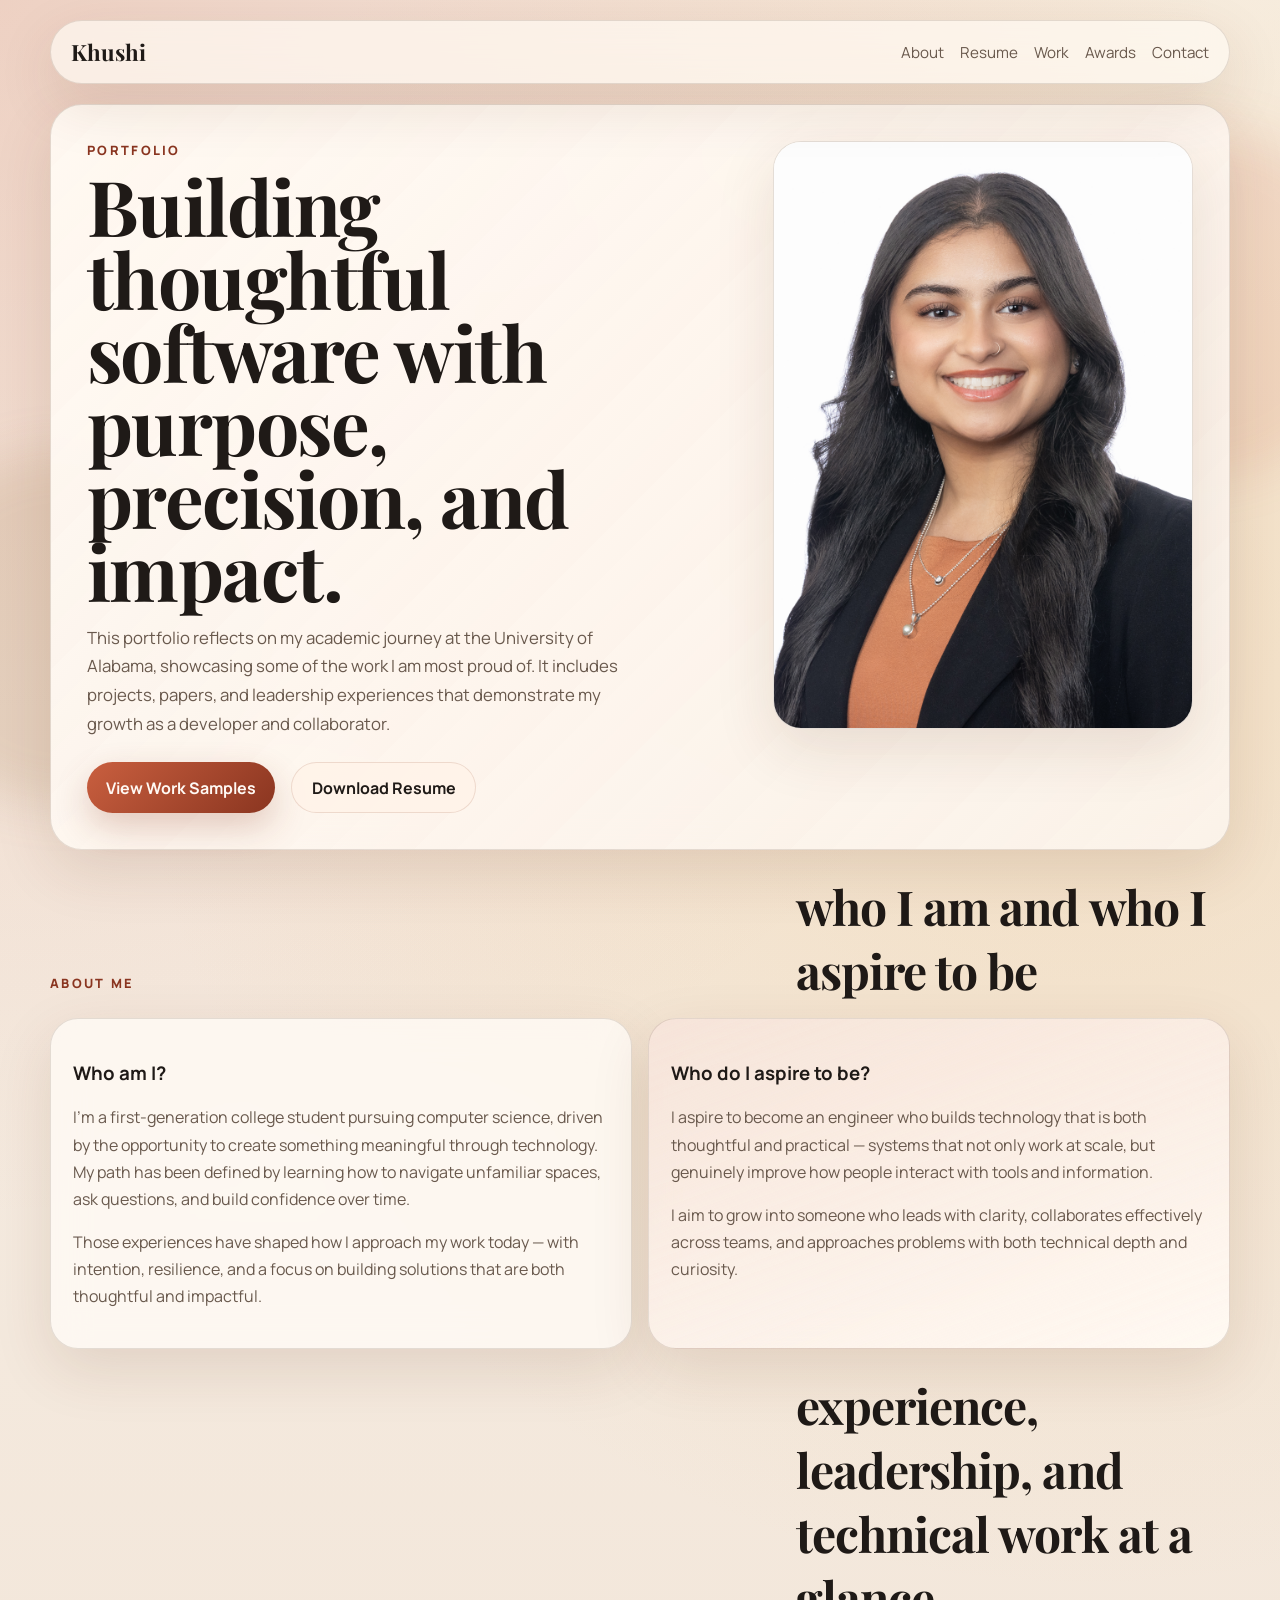
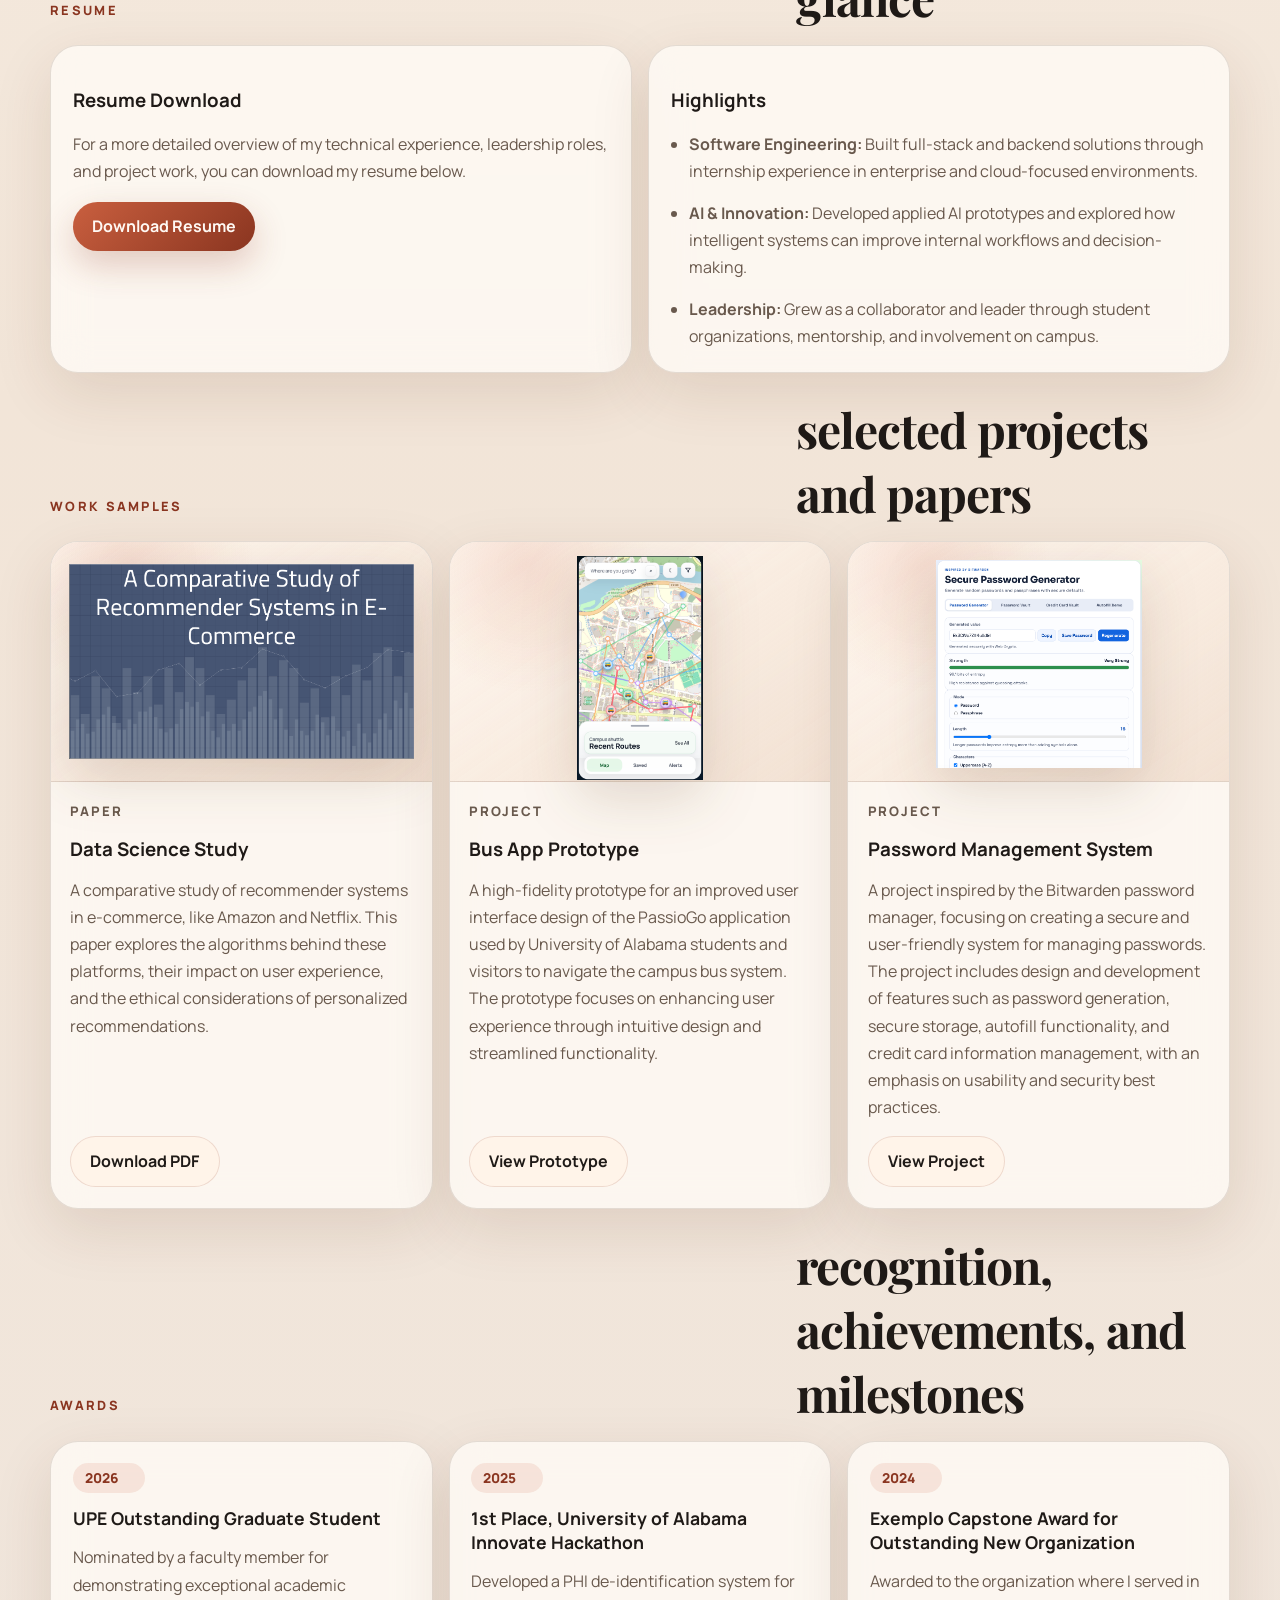
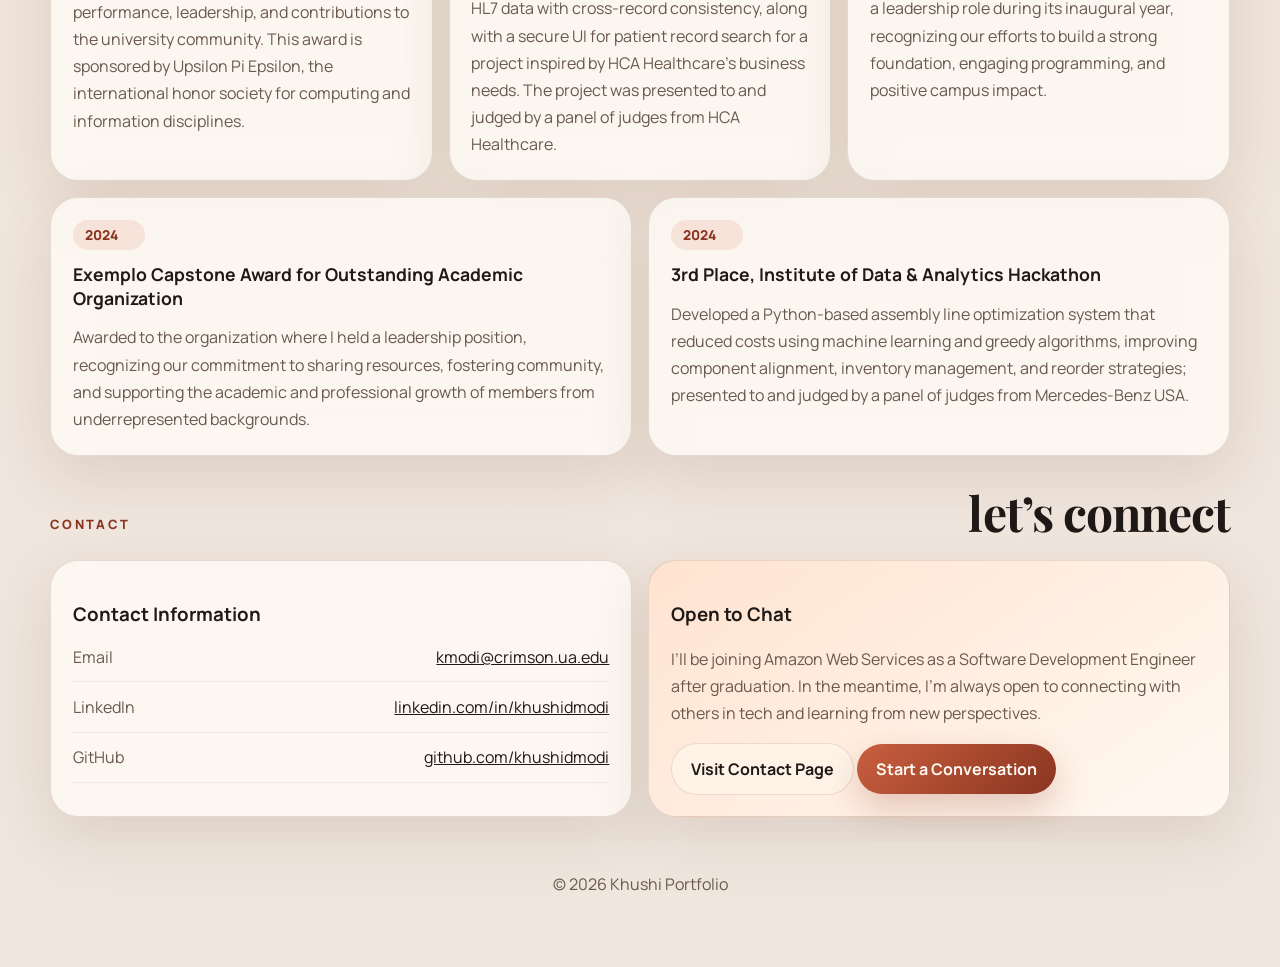
==== index.html @ 482eb27a "updates" ====
<!DOCTYPE html>
<html lang="en">
  <head>
    <meta charset="UTF-8" />
    <meta name="viewport" content="width=device-width, initial-scale=1.0" />
    <title>Khushi Portfolio</title>
    <meta
      name="description"
      content="Portfolio for Khushi featuring an about section, resume, work samples, awards, and contact details."
    />
    <link rel="preconnect" href="https://fonts.googleapis.com" />
    <link rel="preconnect" href="https://fonts.gstatic.com" crossorigin />
    <link
      href="https://fonts.googleapis.com/css2?family=Manrope:wght@400;500;700;800&amp;family=Playfair+Display:wght@600;700&amp;display=swap"
      rel="stylesheet"
    />
    <link rel="stylesheet" href="styles.css" />
  </head>
  <body>
    <div class="page-shell">
      <header class="site-header">
        <a class="brand" href="#top">Khushi</a>
        <nav class="site-nav" aria-label="Primary">
          <a href="#about">About</a>
          <a href="#resume">Resume</a>
          <a href="#samples">Work</a>
          <a href="#awards">Awards</a>
          <a href="contact.html">Contact</a>
        </nav>
      </header>

      <main id="top">
        <section class="hero section-frame">
          <div class="hero-copy">
            <p class="eyebrow">Portfolio</p>
            <h1>Building thoughtful software with purpose, precision, and impact.</h1>
            <p class="lede">
              This portfolio reflects on my academic journey at the University of Alabama, 
              showcasing some of the work I am most proud of. It includes projects, papers, 
              and leadership experiences that demonstrate my growth as a developer and collaborator.
            </p>
            <div class="hero-actions">
              <a class="button button-primary" href="#samples">View Work Samples</a>
              <a class="button button-secondary" href="resume/April2026_KhushiModi_Resume.pdf" download>
                Download Resume
              </a>
            </div>
          </div>
          <aside class="hero-panel">
            <div class="headshot-card">
              <img
                src="assets/headshot.jpg"
              />
            </div>
          </aside>
        </section>

        <section id="about" class="section-grid">
          <div class="section-heading">
            <p class="eyebrow">About Me</p>
            <h2>who I am and who I aspire to be</h2>
          </div>
          <div class="statement-grid">
            <article class="content-card statement-card">
              <h3>Who am I?</h3>
              <p>
                I'm a first-generation college student pursuing computer science, driven by the opportunity to create 
                something meaningful through technology. My path has been defined by learning how to navigate unfamiliar 
                spaces, ask questions, and build confidence over time.
              </p>
              <p>
                Those experiences have shaped how I approach my work today — with intention, resilience, and a focus 
                on building solutions that are both thoughtful and impactful.
              </p>
            </article>
            <article class="content-card statement-card accent-card">
              <h3>Who do I aspire to be?</h3>
              <p>
                I aspire to become an engineer who builds technology that is both thoughtful and practical — 
                systems that not only work at scale, but genuinely improve how people interact with tools and information.
              </p>
              <p>
                I aim to grow into someone who leads with clarity, collaborates effectively across teams, 
                and approaches problems with both technical depth and curiosity.
              </p>
            </article>
          </div>
        </section>

        <section id="resume" class="section-grid">
          <div class="section-heading">
            <p class="eyebrow">Resume</p>
            <h2>experience, leadership, and technical work at a glance</h2>
          </div>
          <div class="resume-layout">
            <article class="content-card resume-card">
              <div>
                <h3>Resume Download</h3>
                <p>
                  For a more detailed overview of my technical experience, leadership roles, 
                  and project work, you can download my resume below.
                </p>
              </div>
              <a class="button button-primary" href="resume/April2026_KhushiModi_Resume.pdf" download>
                Download Resume
              </a>
            </article>
            <article class="content-card timeline-card">
              <h3>Highlights</h3>
              <ul class="timeline">
                <li>
                  <strong>Software Engineering:</strong> Built full-stack and backend solutions through internship experience in enterprise and cloud-focused environments.
                </li>
                <li>
                  <strong>AI & Innovation:</strong> Developed applied AI prototypes and explored how intelligent systems can improve internal workflows and decision-making.
                </li>
                <li>
                  <strong>Leadership:</strong> Grew as a collaborator and leader through student organizations, mentorship, and involvement on campus.
                </li>
              </ul>
            </article>
          </div>
        </section>

        <section id="samples" class="section-grid">
          <div class="section-heading">
            <p class="eyebrow">Work Samples</p>
            <h2>selected projects and papers</h2>
          </div>
          <div class="samples-grid">
            <article class="sample-card content-card">
              <div class="sample-media">
                <img
                  src="assets/DataScienceStudyImage.png"
                  alt="Preview image for the Data Science Study paper"
                />
              </div>
              <div class="sample-content">
                <p class="sample-type">Paper</p>
                <h3>Data Science Study</h3>
                <p>
                  A comparative study of recommender systems in e-commerce, 
                  like Amazon and Netflix.
                  This paper explores the algorithms behind these platforms, their impact 
                  on user experience, and the ethical considerations of personalized 
                  recommendations.
                </p>
                <a
                  class="button button-secondary"
                  href="work-samples/DataSciencePaper.pdf"
                  download
                >
                  Download PDF
                </a>
              </div>
            </article>
            <article class="sample-card content-card">
              <div class="sample-media sample-media-phone">
                <img
                  src="assets/bus-app-2.png"
                  alt="Mobile screen preview of the Bus App Prototype"
                />
              </div>
              <div class="sample-content">
                <p class="sample-type">Project</p>
                <h3>Bus App Prototype</h3>
                <p>
                  A high-fidelity prototype for an improved user interface design of the PassioGo
                  application used by University of Alabama students and visitors to navigate the 
                  campus bus system. The prototype focuses on enhancing user experience through intuitive 
                  design and streamlined functionality.
                </p>
                <a
                  class="button button-secondary"
                  href="https://manjilasingh.github.io/bus-app-prototype/"
                  target="_blank"
                  rel="noreferrer"
                >
                  View Prototype
                </a>
              </div>
            </article>
            <article class="sample-card content-card">
              <div class="sample-media">
                <img
                  src="assets/password-manager.png"
                  alt="Preview image for the Password Management System"
                />
              </div>
              <div class="sample-content">
                <p class="sample-type">Project</p>
                <h3>Password Management System</h3>
                <p>
                  A project inspired by the Bitwarden password manager, focusing on creating a 
                  secure and user-friendly system for managing passwords. The project includes 
                  design and development of features such as password generation, secure storage, 
                  autofill functionality, and credit card information management, with an emphasis on
                  usability and security best practices.
                </p>
                <a
                  class="button button-secondary"
                  href="https://example.com/password-management-system"
                  target="_blank"
                  rel="noreferrer"
                >
                  View Project
                </a>
              </div>
            </article>
          </div>
        </section>

        <section id="awards" class="section-grid">
          <div class="section-heading">
            <p class="eyebrow">Awards</p>
            <h2>recognition, achievements, and milestones</h2>
          </div>
          <div class="awards-grid awards-grid-five">
            <article class="content-card award-card">
              <span class="award-year">2026</span>
              <h3>UPE Outstanding Graduate Student</h3>
              <p>
                Nominated by a faculty member for demonstrating exceptional academic
                performance, leadership, and contributions to the university
                community. This award is sponsored by Upsilon Pi Epsilon, the
                international honor society for computing and information
                disciplines.
              </p>
            </article>
            <article class="content-card award-card">
              <span class="award-year">2025</span>
              <h3>1st Place, University of Alabama Innovate Hackathon</h3>
              <p>
                Developed a PHI de-identification system for HL7 data with cross-record 
                consistency, along with a secure UI for patient record search for a project 
                inspired by HCA Healthcare's business needs. The project was presented to and judged by a 
                panel of judges from HCA Healthcare.
              </p>
            </article>
            <article class="content-card award-card">
              <span class="award-year">2024</span>
              <h3>Exemplo Capstone Award for Outstanding New Organization</h3>
              <p>
                Awarded to the organization where I served in a leadership role
                during its inaugural year, recognizing our efforts to build a
                strong foundation, engaging programming, and positive campus impact.
              </p>
            </article>
            <article class="content-card award-card">
              <span class="award-year">2024</span>
              <h3>Exemplo Capstone Award for Outstanding Academic Organization</h3>
              <p>
                Awarded to the organization where I held a leadership position,
                recognizing our commitment to sharing resources, fostering
                community, and supporting the academic and professional growth of
                members from underrepresented backgrounds.
              </p>
            </article>
            <article class="content-card award-card">
              <span class="award-year">2024</span>
              <h3>3rd Place, Institute of Data &amp; Analytics Hackathon</h3>
              <p>
                Developed a Python-based assembly line optimization system that reduced 
                costs using machine learning and greedy algorithms, improving component 
                alignment, inventory management, and reorder strategies; presented to and 
                judged by a panel of judges from Mercedes-Benz USA.
              </p>
            </article>
          </div>
        </section>

        <section id="contact" class="section-grid">
          <div class="section-heading">
            <p class="eyebrow">Contact</p>
            <h2>let’s connect</h2>
          </div>
          <div class="contact-layout">
            <article class="content-card contact-card">
              <h3>Contact Information</h3>
              <ul class="contact-list">
                <li><span>Email</span><a href="mailto:kmodi@crimson.ua.edu">kmodi@crimson.ua.edu</a></li>
                <li><span>LinkedIn</span><a href="https://www.linkedin.com/in/khushidmodi" target="_blank" rel="noreferrer">linkedin.com/in/khushidmodi</a></li>
                <li><span>GitHub</span><a href="https://github.com/khushidmodi" target="_blank" rel="noreferrer">github.com/khushidmodi</a></li>
              </ul>
            </article>
            <article class="content-card contact-card spotlight-card">
              <h3>Open to Chat</h3>
              <p>
                I’ll be joining Amazon Web Services as a Software Development Engineer after graduation. 
                In the meantime, I’m always open to connecting with others in tech and learning from new perspectives.
              </p>
              <a class="button button-secondary" href="contact.html">
                Visit Contact Page
              </a>
              <a class="button button-primary" href="mailto:kmodi@crimson.ua.edu">
                Start a Conversation
              </a>
            </article>
          </div>
        </section>
      </main>

      <footer class="site-footer">
        <p>&copy; <span id="year"></span> Khushi Portfolio</p>
      </footer>
    </div>

    <script src="script.js"></script>
  </body>
</html>
---- styles.css ----
:root {
  --bg: #f6efe6;
  --bg-soft: rgba(255, 248, 239, 0.72);
  --surface: rgba(255, 252, 247, 0.78);
  --surface-strong: rgba(255, 249, 242, 0.94);
  --ink: #1f1a17;
  --muted: #69594d;
  --line: rgba(79, 57, 39, 0.15);
  --accent: #c95f3f;
  --accent-deep: #8a3520;
  --accent-soft: #f0cfb7;
  --shadow: 0 20px 60px rgba(87, 45, 20, 0.12);
  --radius-lg: 28px;
  --radius-md: 20px;
  --max-width: 1180px;
}

* {
  box-sizing: border-box;
}

html {
  scroll-behavior: smooth;
}

body {
  margin: 0;
  min-height: 100vh;
  font-family: "Manrope", sans-serif;
  color: var(--ink);
  background:
    radial-gradient(circle at top left, rgba(201, 95, 63, 0.22), transparent 28%),
    radial-gradient(circle at 85% 15%, rgba(234, 190, 125, 0.32), transparent 26%),
    linear-gradient(180deg, #f8f1e8 0%, #f2e5d8 48%, #efe6de 100%);
}

body::before,
body::after {
  content: "";
  position: fixed;
  inset: auto;
  width: 22rem;
  height: 22rem;
  border-radius: 50%;
  filter: blur(24px);
  pointer-events: none;
  z-index: -1;
}

body::before {
  top: 8rem;
  right: -6rem;
  background: rgba(201, 95, 63, 0.12);
}

body::after {
  bottom: 6rem;
  left: -7rem;
  background: rgba(157, 119, 73, 0.16);
}

a {
  color: inherit;
}

img {
  display: block;
  max-width: 100%;
}

.page-shell {
  width: min(calc(100% - 2rem), var(--max-width));
  margin: 0 auto;
  padding: 1.25rem 0 2.5rem;
}

.site-header,
.site-footer,
.section-frame,
.content-card {
  backdrop-filter: blur(18px);
}

.site-header {
  position: sticky;
  top: 1rem;
  z-index: 10;
  display: flex;
  justify-content: space-between;
  align-items: center;
  padding: 1rem 1.25rem;
  margin-bottom: 1.25rem;
  border: 1px solid var(--line);
  border-radius: 999px;
  background: rgba(255, 249, 242, 0.7);
  box-shadow: var(--shadow);
}

.brand {
  font-family: "Playfair Display", serif;
  font-size: 1.4rem;
  font-weight: 700;
  text-decoration: none;
}

.site-nav {
  display: flex;
  gap: 1rem;
  flex-wrap: wrap;
}

.site-nav a {
  text-decoration: none;
  color: var(--muted);
  font-size: 0.95rem;
}

.hero {
  display: grid;
  grid-template-columns: 1.4fr 0.9fr;
  gap: 2rem;
  padding: 2.25rem;
  border: 1px solid var(--line);
  border-radius: calc(var(--radius-lg) + 4px);
  background:
    linear-gradient(135deg, rgba(255, 249, 242, 0.9), rgba(251, 241, 233, 0.72)),
    rgba(255, 252, 247, 0.68);
  box-shadow: var(--shadow);
}

.subpage-hero {
  min-height: 22rem;
  align-items: center;
}

.hero-copy h1,
.section-heading h2 {
  font-family: "Playfair Display", serif;
  letter-spacing: -0.02em;
}

.hero-copy h1 {
  margin: 0 0 1rem;
  font-size: clamp(2.6rem, 6vw, 5rem);
  line-height: 0.95;
  max-width: 10ch;
}

.lede {
  max-width: 55ch;
  color: var(--muted);
  font-size: 1.05rem;
  line-height: 1.7;
}

.eyebrow {
  margin: 0 0 0.65rem;
  font-size: 0.8rem;
  font-weight: 800;
  letter-spacing: 0.18em;
  text-transform: uppercase;
  color: var(--accent-deep);
}

.hero-actions,
.resume-layout,
.contact-layout,
.statement-grid,
.awards-grid,
.samples-grid {
  display: grid;
  gap: 1rem;
}

.hero-actions {
  margin-top: 1.5rem;
  display: flex;
  flex-wrap: wrap;
}

.button {
  display: inline-flex;
  align-items: center;
  justify-content: center;
  min-height: 3rem;
  padding: 0.85rem 1.2rem;
  border-radius: 999px;
  text-decoration: none;
  font-weight: 700;
  transition: transform 180ms ease, box-shadow 180ms ease, background 180ms ease;
}

.button:hover,
.button:focus-visible {
  transform: translateY(-2px);
}

.button-primary {
  color: #fff9f4;
  background: linear-gradient(135deg, var(--accent), var(--accent-deep));
  box-shadow: 0 14px 34px rgba(138, 53, 32, 0.24);
}

.button-secondary {
  color: var(--ink);
  background: rgba(255, 244, 233, 0.92);
  border: 1px solid rgba(138, 53, 32, 0.14);
}

.hero-panel {
  display: grid;
  gap: 1rem;
  align-content: start;
}

.headshot-card,
.brand-note,
.content-card {
  border: 1px solid var(--line);
  border-radius: var(--radius-lg);
  background: var(--surface);
  box-shadow: var(--shadow);
}

.headshot-card {
  overflow: hidden;
}

.headshot-card p {
  margin: 0;
  padding: 0.9rem 1rem 1rem;
  color: var(--muted);
}

.brand-note {
  padding: 1.2rem;
}

.brand-note span {
  display: block;
  margin-bottom: 0.35rem;
  color: var(--muted);
  font-size: 0.9rem;
}

.brand-note strong {
  font-size: 1.05rem;
}

.section-grid {
  margin-top: 1.5rem;
}

.section-heading {
  display: flex;
  justify-content: space-between;
  gap: 2rem;
  align-items: end;
  margin-bottom: 1rem;
}

.section-heading h2 {
  margin: 0;
  font-size: clamp(1.8rem, 4vw, 3rem);
  max-width: 14ch;
}

.content-card {
  padding: 1.35rem;
}

.statement-grid,
.resume-layout,
.contact-layout {
  grid-template-columns: repeat(2, minmax(0, 1fr));
}

.statement-card,
.award-card,
.sample-card,
.resume-card,
.timeline-card,
.contact-card {
  min-height: 100%;
}

.statement-card p,
.award-card p,
.sample-card p,
.resume-card p,
.timeline-card li,
.contact-card p {
  color: var(--muted);
  line-height: 1.7;
}

.accent-card {
  background:
    linear-gradient(160deg, rgba(201, 95, 63, 0.12), rgba(255, 249, 242, 0.9)),
    var(--surface);
}

.timeline {
  margin: 1rem 0 0;
  padding-left: 1.15rem;
}

.timeline li + li {
  margin-top: 0.9rem;
}

.samples-grid {
  grid-template-columns: repeat(3, minmax(0, 1fr));
}

.sample-card {
  overflow: hidden;
  padding: 0;
  display: flex;
  flex-direction: column;
}

.sample-media {
  display: grid;
  place-items: center;
  min-height: 15rem;
  aspect-ratio: 16 / 10;
  padding: 1.1rem;
  border-bottom: 1px solid var(--line);
  background:
    radial-gradient(circle at 20% 10%, rgba(201, 95, 63, 0.16), transparent 34%),
    linear-gradient(145deg, rgba(255, 248, 240, 0.96), rgba(235, 210, 190, 0.58));
}

.sample-media img {
  width: 100%;
  height: 100%;
  max-height: 13rem;
  object-fit: contain;
  filter: drop-shadow(0 18px 28px rgba(87, 45, 20, 0.16));
}

.sample-media-phone {
  padding: 0.9rem;
}

.sample-media-phone img {
  max-width: 58%;
  max-height: 14rem;
  border-radius: 18px;
}

.sample-content {
  padding: 1.1rem 1.2rem 1.3rem;
  display: flex;
  flex-direction: column;
  align-items: flex-start;
  gap: 0.9rem;
  flex: 1;
}

.sample-content .button {
  margin-top: auto;
}

.sample-content h3,
.sample-content p {
  margin: 0;
}

.sample-type {
  margin: 0 0 0.4rem;
  color: var(--accent-deep);
  font-size: 0.82rem;
  text-transform: uppercase;
  letter-spacing: 0.14em;
  font-weight: 800;
}

.awards-grid {
  grid-template-columns: repeat(3, minmax(0, 1fr));
}

.awards-grid-five {
  grid-template-columns: repeat(12, minmax(0, 1fr));
}

.awards-grid-five .award-card {
  display: flex;
  flex-direction: column;
  gap: 0.85rem;
  min-height: 100%;
}

.awards-grid-five .award-card:nth-child(-n + 3) {
  grid-column: span 4;
}

.awards-grid-five .award-card:nth-child(n + 4) {
  grid-column: span 6;
}

.award-card h3,
.award-card p {
  margin: 0;
}

.award-card h3 {
  font-size: 1.1rem;
  line-height: 1.35;
}

.award-year {
  display: inline-flex;
  align-self: flex-start;
  min-width: 4.5rem;
  padding: 0.38rem 0.75rem;
  border-radius: 999px;
  background: rgba(201, 95, 63, 0.12);
  color: var(--accent-deep);
  font-size: 0.85rem;
  font-weight: 800;
}

.contact-list {
  list-style: none;
  padding: 0;
  margin: 1rem 0 0;
  display: grid;
  gap: 0.85rem;
}

.contact-list li {
  display: flex;
  justify-content: space-between;
  gap: 1rem;
  padding-bottom: 0.85rem;
  border-bottom: 1px solid rgba(79, 57, 39, 0.08);
}

.contact-list li span:first-child {
  color: var(--muted);
}

.spotlight-card {
  background:
    linear-gradient(145deg, rgba(255, 225, 205, 0.9), rgba(255, 249, 242, 0.9)),
    var(--surface-strong);
}

.site-footer {
  margin-top: 1.5rem;
  padding: 1rem 1.25rem;
  text-align: center;
  color: var(--muted);
}

@media (max-width: 960px) {
  .hero,
  .statement-grid,
  .resume-layout,
  .contact-layout,
  .samples-grid,
  .awards-grid {
    grid-template-columns: 1fr;
  }

  .awards-grid-five .award-card:nth-child(n) {
    grid-column: span 12;
  }

  .section-heading {
    flex-direction: column;
    align-items: start;
  }

  .section-heading h2 {
    max-width: none;
  }
}

@media (max-width: 720px) {
  .page-shell {
    width: min(calc(100% - 1rem), var(--max-width));
  }

  .site-header {
    position: static;
    border-radius: 24px;
    padding: 1rem;
    align-items: start;
    flex-direction: column;
    gap: 0.9rem;
  }

  .site-nav {
    gap: 0.8rem 1rem;
  }

  .hero {
    padding: 1.35rem;
  }

  .hero-copy h1 {
    max-width: none;
  }

  .contact-list li {
    flex-direction: column;
  }
}
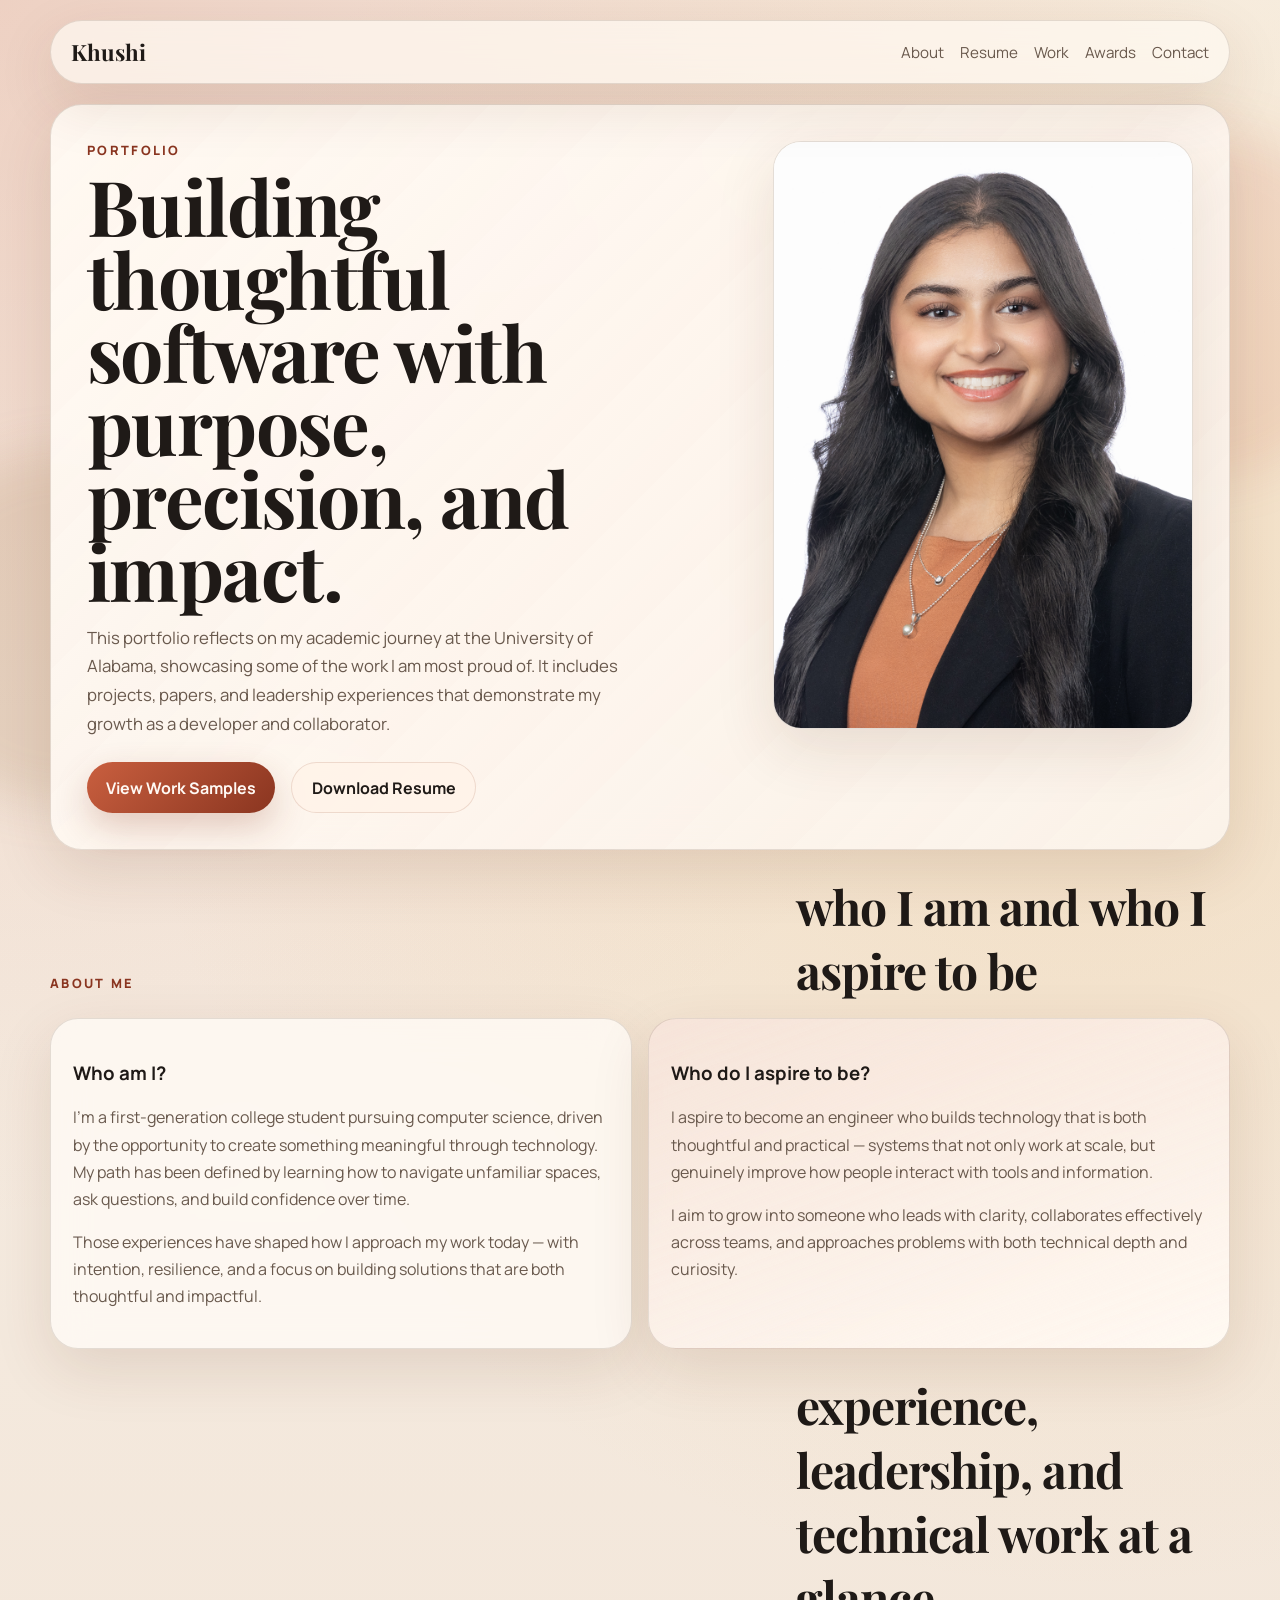
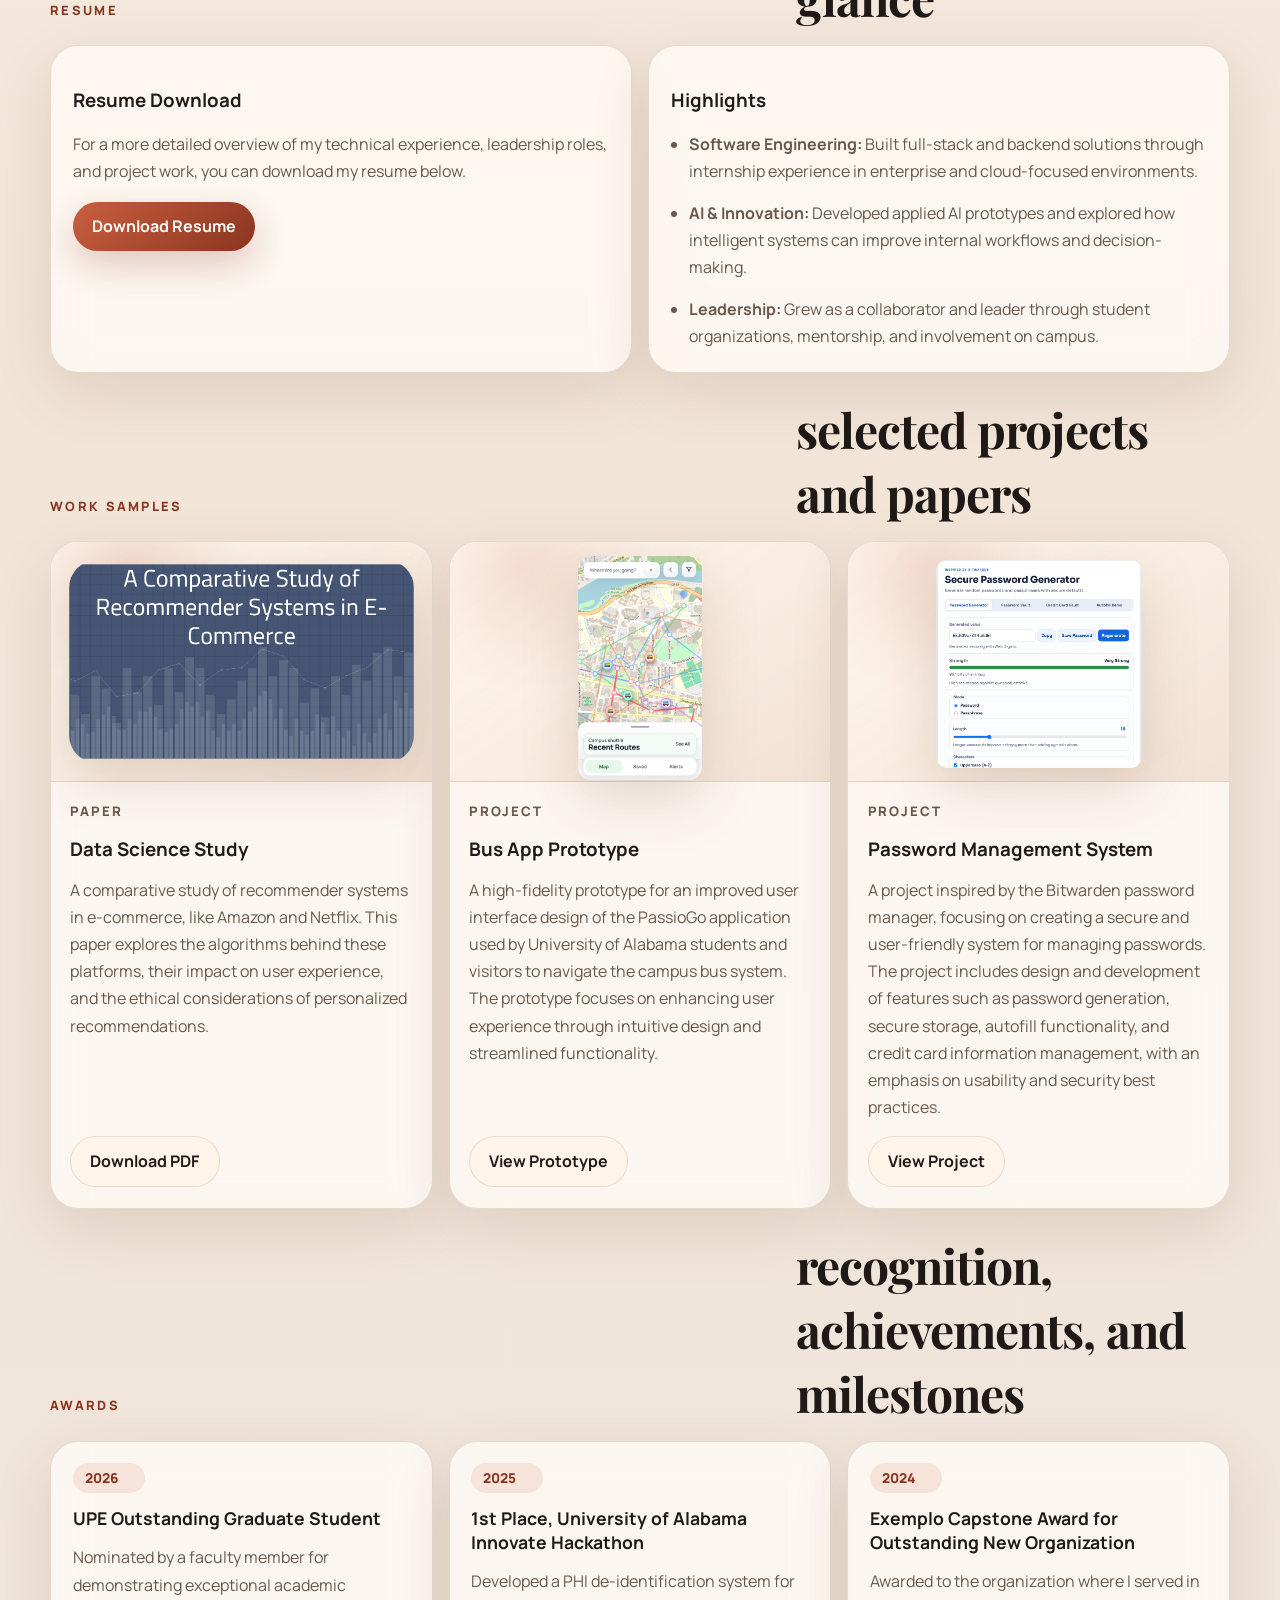
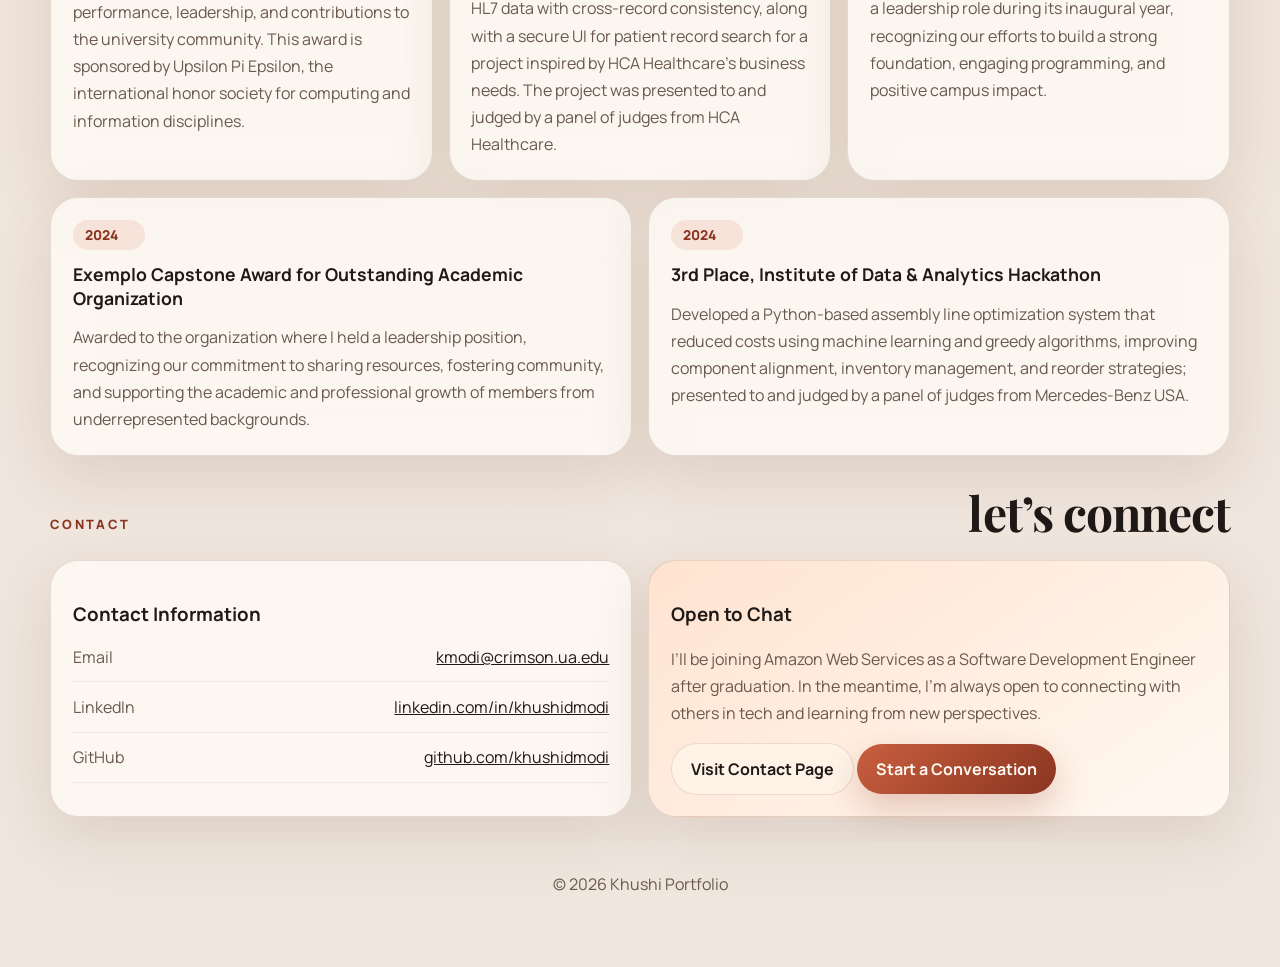
==== commit 1e02cc6c: "site images updates" ====
--- a/index.html
+++ b/index.html
@@ -131,7 +131,7 @@
             <article class="sample-card content-card">
               <div class="sample-media">
                 <img
-                  src="assets/DataScienceStudyImage.png"
+                  src="assets/data-science-image.png"
                   alt="Preview image for the Data Science Study paper"
                 />
               </div>
@@ -157,7 +157,7 @@
             <article class="sample-card content-card">
               <div class="sample-media sample-media-phone">
                 <img
-                  src="assets/bus-app-2.png"
+                  src="assets/bus-app-image.png"
                   alt="Mobile screen preview of the Bus App Prototype"
                 />
               </div>
@@ -183,7 +183,7 @@
             <article class="sample-card content-card">
               <div class="sample-media">
                 <img
-                  src="assets/password-manager.png"
+                  src="assets/password-manager-image.png"
                   alt="Preview image for the Password Management System"
                 />
               </div>
@@ -199,7 +199,7 @@
                 </p>
                 <a
                   class="button button-secondary"
-                  href="https://example.com/password-management-system"
+                  href="https://github.com/khushidmodi/password-generator"
                   target="_blank"
                   rel="noreferrer"
                 >
--- a/styles.css
+++ b/styles.css
@@ -337,6 +337,7 @@
   height: 100%;
   max-height: 13rem;
   object-fit: contain;
+  border-radius: var(--radius-lg);
   filter: drop-shadow(0 18px 28px rgba(87, 45, 20, 0.16));
 }
 
@@ -347,7 +348,7 @@
 .sample-media-phone img {
   max-width: 58%;
   max-height: 14rem;
-  border-radius: 18px;
+  border-radius: var(--radius-lg);
 }
 
 .sample-content {
